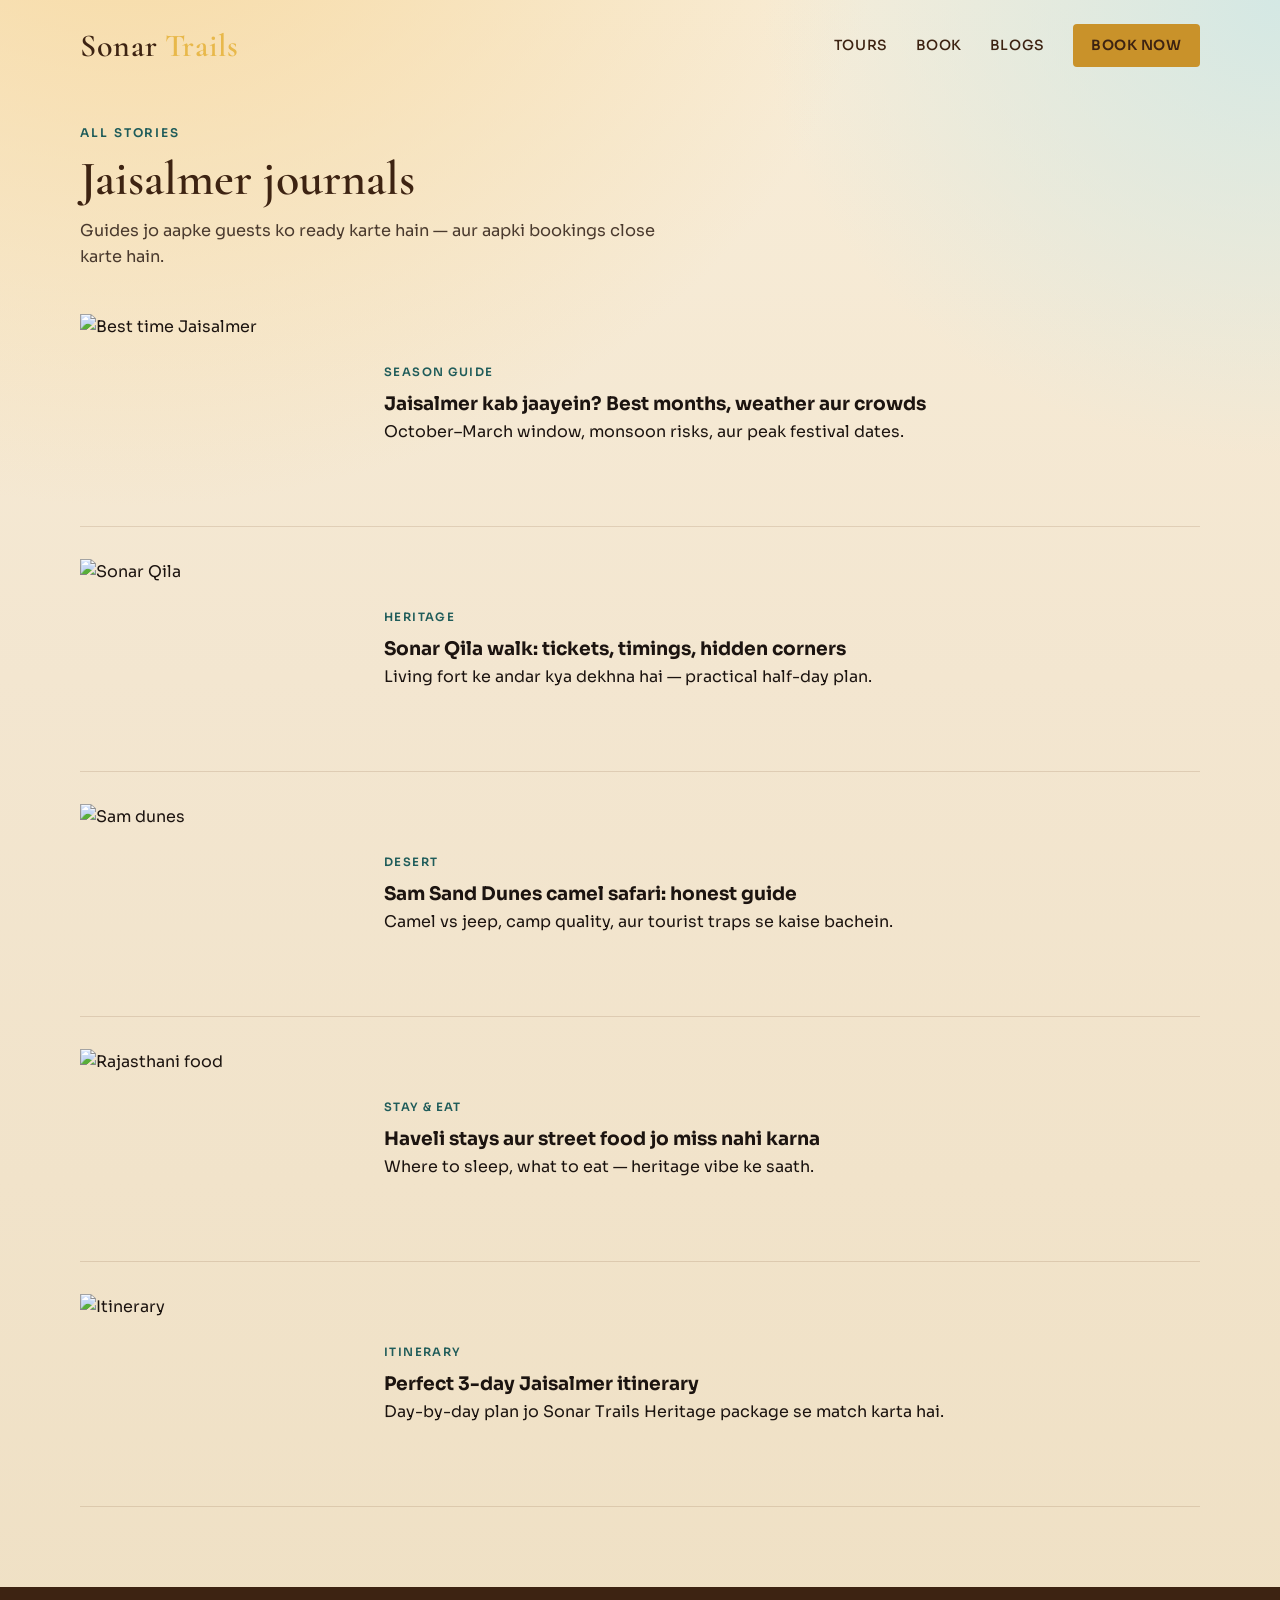
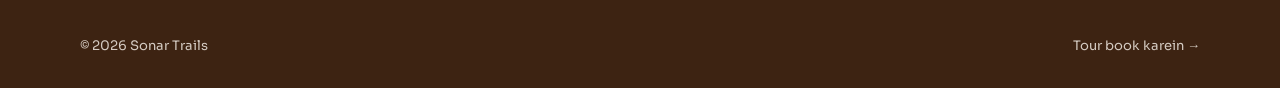
==== blogs/index.html @ 92b29f33 "Add Sonar Trails Jaisalmer tour site with bookings and 5 blogs - Landing page with desert hero, tour" ====
<!DOCTYPE html>
<html lang="hi">
<head>
  <meta charset="UTF-8" />
  <meta name="viewport" content="width=device-width, initial-scale=1" />
  <title>Jaisalmer Travel Blogs — Sonar Trails</title>
  <meta name="description" content="Jaisalmer travel guides: best time to visit, Golden Fort, Sam dunes, food, havelis aur 3-day itinerary." />
  <link rel="preconnect" href="https://fonts.googleapis.com" />
  <link rel="preconnect" href="https://fonts.gstatic.com" crossorigin />
  <link href="https://fonts.googleapis.com/css2?family=Cormorant+Garamond:ital,wght@0,500;0,600;0,700;1,500&family=Sora:wght@400;500;600;700&display=swap" rel="stylesheet" />
  <link rel="stylesheet" href="../css/styles.css" />
</head>
<body>
  <header class="inner-header">
    <div class="container nav">
      <a class="brand" href="../index.html">Sonar <span>Trails</span></a>
      <button class="nav-toggle" type="button" aria-label="Menu" aria-expanded="false">☰</button>
      <nav class="nav-links" aria-label="Primary">
        <a href="../index.html#tours">Tours</a>
        <a href="../index.html#booking">Book</a>
        <a href="index.html">Blogs</a>
        <a class="nav-cta" href="../index.html#booking">Book Now</a>
      </nav>
    </div>
  </header>

  <section class="section" style="padding-top:2rem">
    <div class="container">
      <div class="section-head">
        <span class="eyebrow">All stories</span>
        <h2>Jaisalmer journals</h2>
        <p>Guides jo aapke guests ko ready karte hain — aur aapki bookings close karte hain.</p>
      </div>

      <div class="blog-index-list">
        <article class="blog-index-item">
          <a href="best-time-to-visit-jaisalmer.html"><img src="https://images.unsplash.com/photo-1599661046289-e31897846e41?auto=format&fit=crop&w=600&q=80" alt="Best time Jaisalmer" /></a>
          <div>
            <p class="blog-tag">Season guide</p>
            <h3><a href="best-time-to-visit-jaisalmer.html">Jaisalmer kab jaayein? Best months, weather aur crowds</a></h3>
            <p>October–March window, monsoon risks, aur peak festival dates.</p>
          </div>
        </article>
        <article class="blog-index-item">
          <a href="sonar-qila-guide.html"><img src="https://images.unsplash.com/photo-1606293459339-aa5d34a7d85b?auto=format&fit=crop&w=600&q=80" alt="Sonar Qila" /></a>
          <div>
            <p class="blog-tag">Heritage</p>
            <h3><a href="sonar-qila-guide.html">Sonar Qila walk: tickets, timings, hidden corners</a></h3>
            <p>Living fort ke andar kya dekhna hai — practical half-day plan.</p>
          </div>
        </article>
        <article class="blog-index-item">
          <a href="sam-sand-dunes-safari.html"><img src="https://images.unsplash.com/photo-1587293852726-70cdb56c2866?auto=format&fit=crop&w=600&q=80" alt="Sam dunes" /></a>
          <div>
            <p class="blog-tag">Desert</p>
            <h3><a href="sam-sand-dunes-safari.html">Sam Sand Dunes camel safari: honest guide</a></h3>
            <p>Camel vs jeep, camp quality, aur tourist traps se kaise bachein.</p>
          </div>
        </article>
        <article class="blog-index-item">
          <a href="jaisalmer-food-havelis.html"><img src="https://images.unsplash.com/photo-1589302168068-964664d93dc0?auto=format&fit=crop&w=600&q=80" alt="Rajasthani food" /></a>
          <div>
            <p class="blog-tag">Stay & eat</p>
            <h3><a href="jaisalmer-food-havelis.html">Haveli stays aur street food jo miss nahi karna</a></h3>
            <p>Where to sleep, what to eat — heritage vibe ke saath.</p>
          </div>
        </article>
        <article class="blog-index-item">
          <a href="3-day-jaisalmer-itinerary.html"><img src="https://images.unsplash.com/photo-1626621341517-bbf3d9990a23?auto=format&fit=crop&w=600&q=80" alt="Itinerary" /></a>
          <div>
            <p class="blog-tag">Itinerary</p>
            <h3><a href="3-day-jaisalmer-itinerary.html">Perfect 3-day Jaisalmer itinerary</a></h3>
            <p>Day-by-day plan jo Sonar Trails Heritage package se match karta hai.</p>
          </div>
        </article>
      </div>
    </div>
  </section>

  <footer class="site-footer">
    <div class="container footer-bottom" style="border:0;padding:0">
      <span>© 2026 Sonar Trails</span>
      <a href="../index.html#booking">Tour book karein →</a>
    </div>
  </footer>
  <script src="../js/main.js"></script>
</body>
</html>
---- css/styles.css ----
/* Sonar Trails — Jaisalmer Tour Site */
:root {
  --sand: #f3e6d0;
  --sand-deep: #e2c99a;
  --gold: #c9922a;
  --gold-bright: #e8b84a;
  --fort: #6b3f1f;
  --fort-deep: #3d2312;
  --teal: #1f5c5a;
  --teal-soft: #2a7a76;
  --ink: #1c1410;
  --ink-soft: #4a3a2e;
  --mist: rgba(243, 230, 208, 0.92);
  --white: #fffaf3;
  --shadow: 0 24px 60px rgba(61, 35, 18, 0.18);
  --radius: 4px;
  --font-display: "Cormorant Garamond", Georgia, serif;
  --font-body: "Sora", "Segoe UI", sans-serif;
  --max: 1120px;
}

*,
*::before,
*::after {
  box-sizing: border-box;
  margin: 0;
  padding: 0;
}

html {
  scroll-behavior: smooth;
}

body {
  font-family: var(--font-body);
  color: var(--ink);
  background:
    radial-gradient(ellipse 120% 80% at 10% -10%, #f7d9a0 0%, transparent 50%),
    radial-gradient(ellipse 90% 60% at 100% 0%, #d4e8e4 0%, transparent 45%),
    linear-gradient(180deg, #f8edd8 0%, var(--sand) 40%, #efe0c4 100%);
  line-height: 1.6;
  min-height: 100vh;
  overflow-x: hidden;
}

img {
  max-width: 100%;
  display: block;
}

a {
  color: inherit;
  text-decoration: none;
}

ul {
  list-style: none;
}

button,
input,
select,
textarea {
  font: inherit;
}

.container {
  width: min(100% - 2.5rem, var(--max));
  margin-inline: auto;
}

/* —— Nav —— */
.site-header {
  position: absolute;
  inset: 0 0 auto;
  z-index: 20;
  padding: 1.25rem 0;
}

.nav {
  display: flex;
  align-items: center;
  justify-content: space-between;
  gap: 1rem;
}

.brand {
  font-family: var(--font-display);
  font-size: clamp(1.6rem, 3vw, 2rem);
  font-weight: 600;
  letter-spacing: 0.02em;
  color: var(--white);
  text-shadow: 0 2px 16px rgba(0, 0, 0, 0.35);
}

.brand span {
  color: var(--gold-bright);
}

.nav-links {
  display: flex;
  align-items: center;
  gap: 1.75rem;
}

.nav-links a {
  color: rgba(255, 250, 243, 0.9);
  font-size: 0.875rem;
  font-weight: 500;
  letter-spacing: 0.04em;
  text-transform: uppercase;
  transition: color 0.2s ease;
}

.nav-links a:hover {
  color: var(--gold-bright);
}

.nav-cta {
  background: var(--gold);
  color: var(--fort-deep) !important;
  padding: 0.65rem 1.15rem;
  border-radius: var(--radius);
  font-weight: 600 !important;
}

.nav-cta:hover {
  background: var(--gold-bright);
  color: var(--fort-deep) !important;
}

.nav-toggle {
  display: none;
  background: transparent;
  border: 1px solid rgba(255, 250, 243, 0.4);
  color: var(--white);
  width: 2.5rem;
  height: 2.5rem;
  border-radius: var(--radius);
  cursor: pointer;
}

/* —— Hero —— */
.hero {
  position: relative;
  min-height: 100vh;
  min-height: 100dvh;
  display: grid;
  align-items: end;
  color: var(--white);
  overflow: hidden;
}

.hero-media {
  position: absolute;
  inset: 0;
  z-index: 0;
}

.hero-media img {
  width: 100%;
  height: 100%;
  object-fit: cover;
  object-position: center 35%;
  animation: heroZoom 18s ease-out forwards;
}

@keyframes heroZoom {
  from {
    transform: scale(1.08);
  }
  to {
    transform: scale(1);
  }
}

.hero-media::after {
  content: "";
  position: absolute;
  inset: 0;
  background:
    linear-gradient(180deg, rgba(28, 20, 16, 0.35) 0%, rgba(28, 20, 16, 0.15) 40%, rgba(28, 20, 16, 0.78) 100%),
    linear-gradient(90deg, rgba(61, 35, 18, 0.45) 0%, transparent 55%);
}

.hero-content {
  position: relative;
  z-index: 1;
  padding: 0 0 5.5rem;
  max-width: 36rem;
  animation: riseIn 1s ease-out 0.2s both;
}

@keyframes riseIn {
  from {
    opacity: 0;
    transform: translateY(28px);
  }
  to {
    opacity: 1;
    transform: translateY(0);
  }
}

.hero-brand {
  font-family: var(--font-display);
  font-size: clamp(3.2rem, 9vw, 5.5rem);
  font-weight: 600;
  line-height: 0.95;
  letter-spacing: -0.02em;
  margin-bottom: 1rem;
}

.hero-brand em {
  font-style: italic;
  color: var(--gold-bright);
}

.hero h1 {
  font-family: var(--font-display);
  font-size: clamp(1.35rem, 3vw, 1.85rem);
  font-weight: 500;
  line-height: 1.25;
  margin-bottom: 0.85rem;
  color: rgba(255, 250, 243, 0.95);
}

.hero p {
  font-size: 1rem;
  color: rgba(255, 250, 243, 0.82);
  margin-bottom: 1.75rem;
  max-width: 28rem;
}

.cta-row {
  display: flex;
  flex-wrap: wrap;
  gap: 0.85rem;
}

.btn {
  display: inline-flex;
  align-items: center;
  justify-content: center;
  gap: 0.5rem;
  padding: 0.9rem 1.4rem;
  border-radius: var(--radius);
  border: none;
  cursor: pointer;
  font-weight: 600;
  font-size: 0.9rem;
  letter-spacing: 0.03em;
  transition: transform 0.2s ease, background 0.2s ease, box-shadow 0.2s ease;
}

.btn:hover {
  transform: translateY(-2px);
}

.btn-primary {
  background: var(--gold);
  color: var(--fort-deep);
  box-shadow: 0 10px 30px rgba(201, 146, 42, 0.35);
}

.btn-primary:hover {
  background: var(--gold-bright);
}

.btn-ghost {
  background: transparent;
  color: var(--white);
  border: 1px solid rgba(255, 250, 243, 0.45);
}

.btn-ghost:hover {
  background: rgba(255, 250, 243, 0.1);
}

.btn-teal {
  background: var(--teal);
  color: var(--white);
}

.btn-teal:hover {
  background: var(--teal-soft);
}

/* —— Sections —— */
.section {
  padding: 5rem 0;
}

.section-head {
  max-width: 36rem;
  margin-bottom: 2.75rem;
}

.section-head .eyebrow {
  display: block;
  font-size: 0.75rem;
  font-weight: 600;
  letter-spacing: 0.16em;
  text-transform: uppercase;
  color: var(--teal);
  margin-bottom: 0.65rem;
}

.section-head h2 {
  font-family: var(--font-display);
  font-size: clamp(2rem, 4.5vw, 3rem);
  font-weight: 600;
  line-height: 1.1;
  color: var(--fort-deep);
  margin-bottom: 0.75rem;
}

.section-head p {
  color: var(--ink-soft);
  font-size: 1.02rem;
}

/* —— Tours —— */
.tours-grid {
  display: grid;
  gap: 2rem;
}

.tour {
  display: grid;
  grid-template-columns: minmax(0, 1.1fr) minmax(0, 1fr);
  gap: 0;
  background: transparent;
  border-bottom: 1px solid rgba(107, 63, 31, 0.18);
  padding-bottom: 2rem;
  opacity: 0;
  transform: translateY(24px);
  transition: opacity 0.7s ease, transform 0.7s ease;
}

.tour.is-visible {
  opacity: 1;
  transform: translateY(0);
}

.tour:nth-child(even) {
  direction: rtl;
}

.tour:nth-child(even) > * {
  direction: ltr;
}

.tour-visual {
  min-height: 280px;
  overflow: hidden;
}

.tour-visual img {
  width: 100%;
  height: 100%;
  object-fit: cover;
  transition: transform 0.8s ease;
}

.tour:hover .tour-visual img {
  transform: scale(1.04);
}

.tour-body {
  padding: 1.25rem 0 0 1.75rem;
  display: flex;
  flex-direction: column;
  justify-content: center;
}

.tour:nth-child(even) .tour-body {
  padding: 1.25rem 1.75rem 0 0;
}

.tour-meta {
  font-size: 0.78rem;
  font-weight: 600;
  letter-spacing: 0.1em;
  text-transform: uppercase;
  color: var(--gold);
  margin-bottom: 0.5rem;
}

.tour h3 {
  font-family: var(--font-display);
  font-size: clamp(1.6rem, 3vw, 2.1rem);
  font-weight: 600;
  color: var(--fort-deep);
  margin-bottom: 0.65rem;
  line-height: 1.15;
}

.tour p {
  color: var(--ink-soft);
  margin-bottom: 1.1rem;
}

.tour-price {
  display: flex;
  align-items: baseline;
  gap: 0.65rem;
  margin-bottom: 1.15rem;
  flex-wrap: wrap;
}

.tour-price strong {
  font-family: var(--font-display);
  font-size: 1.75rem;
  color: var(--fort);
}

.tour-price span {
  font-size: 0.85rem;
  color: var(--ink-soft);
}

.commission-tag {
  font-size: 0.78rem;
  color: var(--teal);
  font-weight: 600;
}

/* —— Commission strip —— */
.commission {
  background:
    linear-gradient(135deg, var(--fort-deep) 0%, #5a3218 50%, var(--teal) 100%);
  color: var(--white);
  padding: 3.5rem 0;
  position: relative;
  overflow: hidden;
}

.commission::before {
  content: "";
  position: absolute;
  inset: 0;
  background:
    radial-gradient(circle at 85% 20%, rgba(232, 184, 74, 0.25), transparent 40%),
    radial-gradient(circle at 10% 80%, rgba(42, 122, 118, 0.3), transparent 35%);
  pointer-events: none;
}

.commission .container {
  position: relative;
  display: grid;
  grid-template-columns: 1.4fr 1fr;
  gap: 2.5rem;
  align-items: center;
}

.commission h2 {
  font-family: var(--font-display);
  font-size: clamp(1.9rem, 4vw, 2.6rem);
  font-weight: 600;
  line-height: 1.15;
  margin-bottom: 0.85rem;
}

.commission p {
  color: rgba(255, 250, 243, 0.82);
  margin-bottom: 1.25rem;
}

.rate-list {
  display: grid;
  gap: 0.85rem;
}

.rate-item {
  display: flex;
  justify-content: space-between;
  align-items: center;
  gap: 1rem;
  padding: 0.9rem 0;
  border-bottom: 1px solid rgba(255, 250, 243, 0.18);
  font-size: 0.95rem;
}

.rate-item strong {
  font-family: var(--font-display);
  font-size: 1.35rem;
  color: var(--gold-bright);
}

/* —— Booking —— */
.booking {
  background:
    linear-gradient(180deg, transparent 0%, rgba(226, 201, 154, 0.35) 100%);
}

.booking-layout {
  display: grid;
  grid-template-columns: 1fr 1.15fr;
  gap: 3rem;
  align-items: start;
}

.booking-copy h2 {
  font-family: var(--font-display);
  font-size: clamp(2rem, 4vw, 2.8rem);
  color: var(--fort-deep);
  margin-bottom: 0.85rem;
  line-height: 1.1;
}

.booking-copy p {
  color: var(--ink-soft);
  margin-bottom: 1.5rem;
}

.booking-points {
  display: grid;
  gap: 0.85rem;
}

.booking-points li {
  display: flex;
  gap: 0.75rem;
  align-items: flex-start;
  color: var(--ink-soft);
  font-size: 0.95rem;
}

.booking-points li::before {
  content: "";
  width: 0.55rem;
  height: 0.55rem;
  margin-top: 0.45rem;
  flex-shrink: 0;
  background: var(--gold);
  border-radius: 1px;
}

.booking-form {
  background: var(--white);
  padding: 2rem;
  box-shadow: var(--shadow);
  border: 1px solid rgba(107, 63, 31, 0.1);
}

.form-grid {
  display: grid;
  grid-template-columns: 1fr 1fr;
  gap: 1rem;
}

.field {
  display: grid;
  gap: 0.4rem;
}

.field.full {
  grid-column: 1 / -1;
}

.field label {
  font-size: 0.78rem;
  font-weight: 600;
  letter-spacing: 0.06em;
  text-transform: uppercase;
  color: var(--fort);
}

.field input,
.field select,
.field textarea {
  width: 100%;
  padding: 0.8rem 0.9rem;
  border: 1px solid rgba(107, 63, 31, 0.22);
  background: #fffdf8;
  color: var(--ink);
  border-radius: var(--radius);
  outline: none;
  transition: border-color 0.2s ease, box-shadow 0.2s ease;
}

.field input:focus,
.field select:focus,
.field textarea:focus {
  border-color: var(--teal);
  box-shadow: 0 0 0 3px rgba(31, 92, 90, 0.15);
}

.field textarea {
  min-height: 100px;
  resize: vertical;
}

.form-actions {
  margin-top: 1.25rem;
  display: grid;
  gap: 0.75rem;
}

.form-note {
  font-size: 0.8rem;
  color: var(--ink-soft);
}

.form-success {
  display: none;
  margin-top: 1rem;
  padding: 1rem;
  background: rgba(31, 92, 90, 0.1);
  border-left: 3px solid var(--teal);
  color: var(--teal);
  font-size: 0.92rem;
}

.form-success.show {
  display: block;
  animation: riseIn 0.45s ease;
}

/* —— Blogs —— */
.blogs-grid {
  display: grid;
  grid-template-columns: repeat(2, 1fr);
  gap: 2rem 1.75rem;
}

.blog-feature {
  grid-column: 1 / -1;
  display: grid;
  grid-template-columns: 1.3fr 1fr;
  gap: 1.75rem;
  align-items: center;
  margin-bottom: 0.5rem;
  opacity: 0;
  transform: translateY(20px);
  transition: opacity 0.7s ease, transform 0.7s ease;
}

.blog-feature.is-visible,
.blog-item.is-visible {
  opacity: 1;
  transform: translateY(0);
}

.blog-feature img,
.blog-item img {
  width: 100%;
  height: 100%;
  object-fit: cover;
  min-height: 240px;
  transition: transform 0.7s ease;
}

.blog-feature:hover img,
.blog-item:hover img {
  transform: scale(1.03);
}

.blog-visual {
  overflow: hidden;
}

.blog-tag {
  font-size: 0.72rem;
  font-weight: 600;
  letter-spacing: 0.12em;
  text-transform: uppercase;
  color: var(--teal);
  margin-bottom: 0.5rem;
}

.blog-feature h3,
.blog-item h3 {
  font-family: var(--font-display);
  font-size: clamp(1.35rem, 2.5vw, 1.85rem);
  font-weight: 600;
  color: var(--fort-deep);
  line-height: 1.2;
  margin-bottom: 0.55rem;
}

.blog-feature p,
.blog-item p {
  color: var(--ink-soft);
  font-size: 0.95rem;
  margin-bottom: 0.85rem;
}

.read-link {
  font-size: 0.85rem;
  font-weight: 600;
  color: var(--gold);
  letter-spacing: 0.04em;
}

.read-link:hover {
  color: var(--fort);
}

.blog-item {
  display: grid;
  gap: 0.9rem;
  opacity: 0;
  transform: translateY(20px);
  transition: opacity 0.7s ease, transform 0.7s ease;
}

.blog-item .blog-visual {
  min-height: 180px;
}

/* —— Footer —— */
.site-footer {
  background: var(--fort-deep);
  color: rgba(255, 250, 243, 0.78);
  padding: 3rem 0 2rem;
}

.footer-grid {
  display: grid;
  grid-template-columns: 1.4fr 1fr 1fr;
  gap: 2rem;
  margin-bottom: 2rem;
}

.footer-brand {
  font-family: var(--font-display);
  font-size: 1.85rem;
  color: var(--white);
  margin-bottom: 0.65rem;
}

.footer-brand span {
  color: var(--gold-bright);
}

.site-footer h4 {
  font-size: 0.78rem;
  letter-spacing: 0.12em;
  text-transform: uppercase;
  color: var(--gold-bright);
  margin-bottom: 0.85rem;
}

.site-footer a:hover {
  color: var(--gold-bright);
}

.footer-links {
  display: grid;
  gap: 0.5rem;
  font-size: 0.92rem;
}

.footer-bottom {
  padding-top: 1.5rem;
  border-top: 1px solid rgba(255, 250, 243, 0.12);
  font-size: 0.82rem;
  display: flex;
  justify-content: space-between;
  gap: 1rem;
  flex-wrap: wrap;
}

/* —— Blog pages —— */
.page-hero {
  position: relative;
  min-height: 48vh;
  display: grid;
  align-items: end;
  color: var(--white);
  overflow: hidden;
}

.page-hero .hero-media img {
  animation: none;
}

.page-hero-content {
  position: relative;
  z-index: 1;
  padding: 0 0 3rem;
  max-width: 44rem;
  animation: riseIn 0.8s ease both;
}

.page-hero .eyebrow {
  color: var(--gold-bright);
  margin-bottom: 0.65rem;
  display: block;
  font-size: 0.75rem;
  font-weight: 600;
  letter-spacing: 0.14em;
  text-transform: uppercase;
}

.page-hero h1 {
  font-family: var(--font-display);
  font-size: clamp(2.2rem, 5vw, 3.4rem);
  font-weight: 600;
  line-height: 1.1;
  margin-bottom: 0.75rem;
}

.page-hero p {
  color: rgba(255, 250, 243, 0.85);
  max-width: 36rem;
}

.article {
  padding: 3.5rem 0 5rem;
}

.article-body {
  max-width: 42rem;
  margin: 0 auto;
}

.article-body p {
  margin-bottom: 1.25rem;
  color: var(--ink-soft);
  font-size: 1.05rem;
}

.article-body h2 {
  font-family: var(--font-display);
  font-size: 1.75rem;
  color: var(--fort-deep);
  margin: 2rem 0 0.85rem;
}

.article-body ul {
  margin: 0 0 1.25rem 1.1rem;
  list-style: disc;
  color: var(--ink-soft);
}

.article-body li {
  margin-bottom: 0.45rem;
}

.article-cta {
  margin-top: 2.5rem;
  padding: 1.5rem;
  background: rgba(201, 146, 42, 0.12);
  border-left: 3px solid var(--gold);
}

.article-cta p {
  margin-bottom: 1rem;
}

.blog-index-list {
  display: grid;
  gap: 2rem;
}

.blog-index-item {
  display: grid;
  grid-template-columns: 280px 1fr;
  gap: 1.5rem;
  align-items: center;
  padding-bottom: 2rem;
  border-bottom: 1px solid rgba(107, 63, 31, 0.15);
}

.blog-index-item img {
  width: 100%;
  height: 180px;
  object-fit: cover;
}

.inner-header .brand,
.inner-header .nav-links a {
  color: var(--fort-deep);
  text-shadow: none;
}

.inner-header .nav-links a:hover {
  color: var(--gold);
}

.inner-header .nav-cta {
  color: var(--fort-deep) !important;
}

.inner-header {
  position: relative;
  background: transparent;
  padding: 1.25rem 0;
}

/* —— Responsive —— */
@media (max-width: 900px) {
  .tour,
  .tour:nth-child(even),
  .blog-feature,
  .commission .container,
  .booking-layout,
  .footer-grid,
  .blog-index-item {
    grid-template-columns: 1fr;
    direction: ltr;
  }

  .tour-body,
  .tour:nth-child(even) .tour-body {
    padding: 1.25rem 0 0;
  }

  .blogs-grid {
    grid-template-columns: 1fr;
  }

  .nav-toggle {
    display: grid;
    place-items: center;
  }

  .nav-links {
    position: absolute;
    top: 100%;
    right: 1.25rem;
    left: 1.25rem;
    background: var(--fort-deep);
    padding: 1.25rem;
    display: none;
    flex-direction: column;
    align-items: flex-start;
    gap: 1rem;
    box-shadow: var(--shadow);
  }

  .nav-links.open {
    display: flex;
  }

  .inner-header .nav-links a {
    color: var(--white);
  }
}

@media (max-width: 640px) {
  .form-grid {
    grid-template-columns: 1fr;
  }

  .hero-content {
    padding-bottom: 4rem;
  }

  .section {
    padding: 3.5rem 0;
  }
}
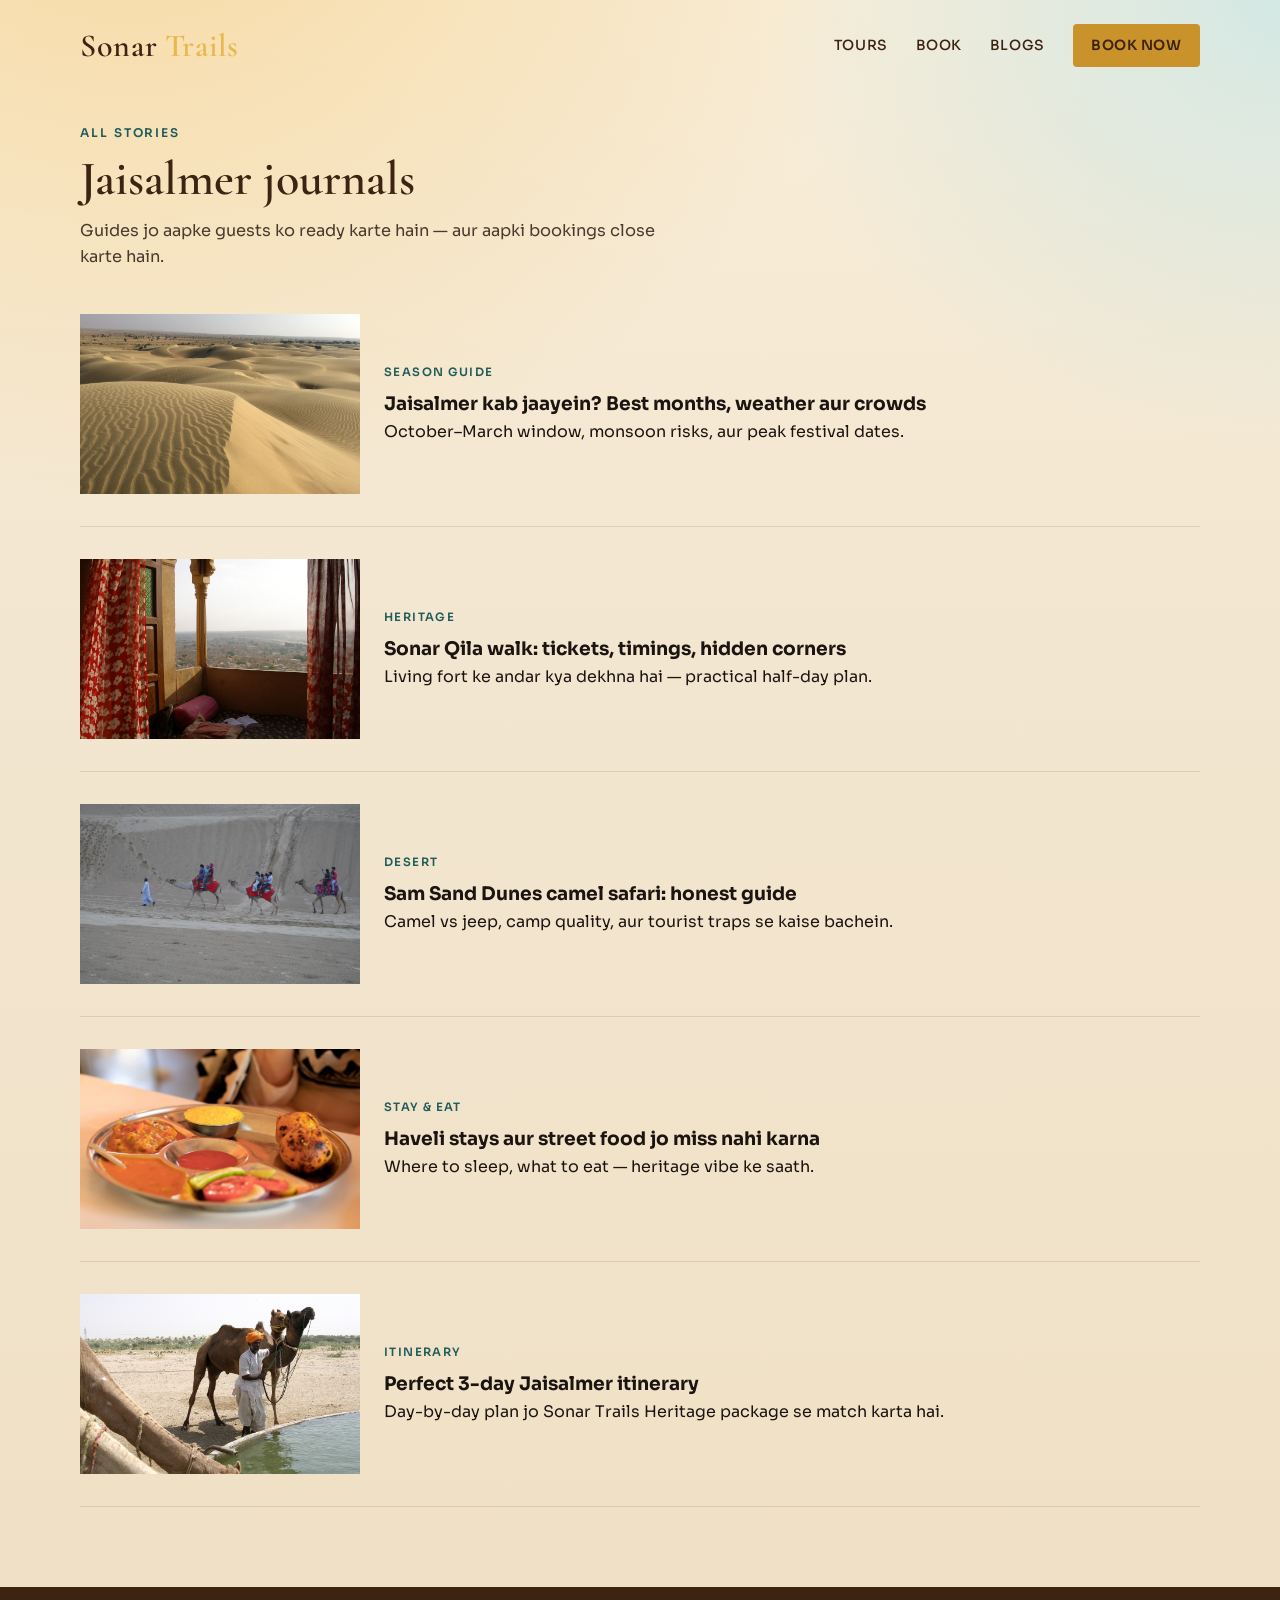
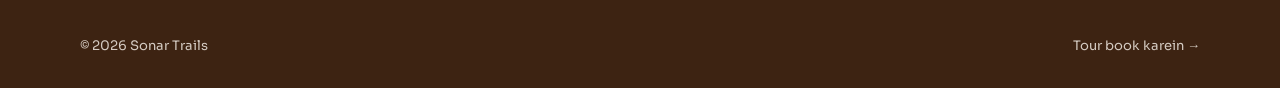
==== commit 3680f04c: "Fix Jaisalmer imagery, date default, and form notes - Replace mismatched Unsplash photos with local " ====
--- a/blogs/index.html
+++ b/blogs/index.html
@@ -34,7 +34,7 @@
 
       <div class="blog-index-list">
         <article class="blog-index-item">
-          <a href="best-time-to-visit-jaisalmer.html"><img src="https://images.unsplash.com/photo-1599661046289-e31897846e41?auto=format&fit=crop&w=600&q=80" alt="Best time Jaisalmer" /></a>
+          <a href="best-time-to-visit-jaisalmer.html"><img src="../assets/blog-season.jpg" alt="Best time Jaisalmer" /></a>
           <div>
             <p class="blog-tag">Season guide</p>
             <h3><a href="best-time-to-visit-jaisalmer.html">Jaisalmer kab jaayein? Best months, weather aur crowds</a></h3>
@@ -42,7 +42,7 @@
           </div>
         </article>
         <article class="blog-index-item">
-          <a href="sonar-qila-guide.html"><img src="https://images.unsplash.com/photo-1606293459339-aa5d34a7d85b?auto=format&fit=crop&w=600&q=80" alt="Sonar Qila" /></a>
+          <a href="sonar-qila-guide.html"><img src="../assets/blog-fort.jpg" alt="Sonar Qila" /></a>
           <div>
             <p class="blog-tag">Heritage</p>
             <h3><a href="sonar-qila-guide.html">Sonar Qila walk: tickets, timings, hidden corners</a></h3>
@@ -50,7 +50,7 @@
           </div>
         </article>
         <article class="blog-index-item">
-          <a href="sam-sand-dunes-safari.html"><img src="https://images.unsplash.com/photo-1587293852726-70cdb56c2866?auto=format&fit=crop&w=600&q=80" alt="Sam dunes" /></a>
+          <a href="sam-sand-dunes-safari.html"><img src="../assets/blog-safari.jpg" alt="Sam dunes" /></a>
           <div>
             <p class="blog-tag">Desert</p>
             <h3><a href="sam-sand-dunes-safari.html">Sam Sand Dunes camel safari: honest guide</a></h3>
@@ -58,7 +58,7 @@
           </div>
         </article>
         <article class="blog-index-item">
-          <a href="jaisalmer-food-havelis.html"><img src="https://images.unsplash.com/photo-1589302168068-964664d93dc0?auto=format&fit=crop&w=600&q=80" alt="Rajasthani food" /></a>
+          <a href="jaisalmer-food-havelis.html"><img src="../assets/blog-food.jpg" alt="Rajasthani food" /></a>
           <div>
             <p class="blog-tag">Stay & eat</p>
             <h3><a href="jaisalmer-food-havelis.html">Haveli stays aur street food jo miss nahi karna</a></h3>
@@ -66,7 +66,7 @@
           </div>
         </article>
         <article class="blog-index-item">
-          <a href="3-day-jaisalmer-itinerary.html"><img src="https://images.unsplash.com/photo-1626621341517-bbf3d9990a23?auto=format&fit=crop&w=600&q=80" alt="Itinerary" /></a>
+          <a href="3-day-jaisalmer-itinerary.html"><img src="../assets/blog-itinerary.jpg" alt="Itinerary" /></a>
           <div>
             <p class="blog-tag">Itinerary</p>
             <h3><a href="3-day-jaisalmer-itinerary.html">Perfect 3-day Jaisalmer itinerary</a></h3>
